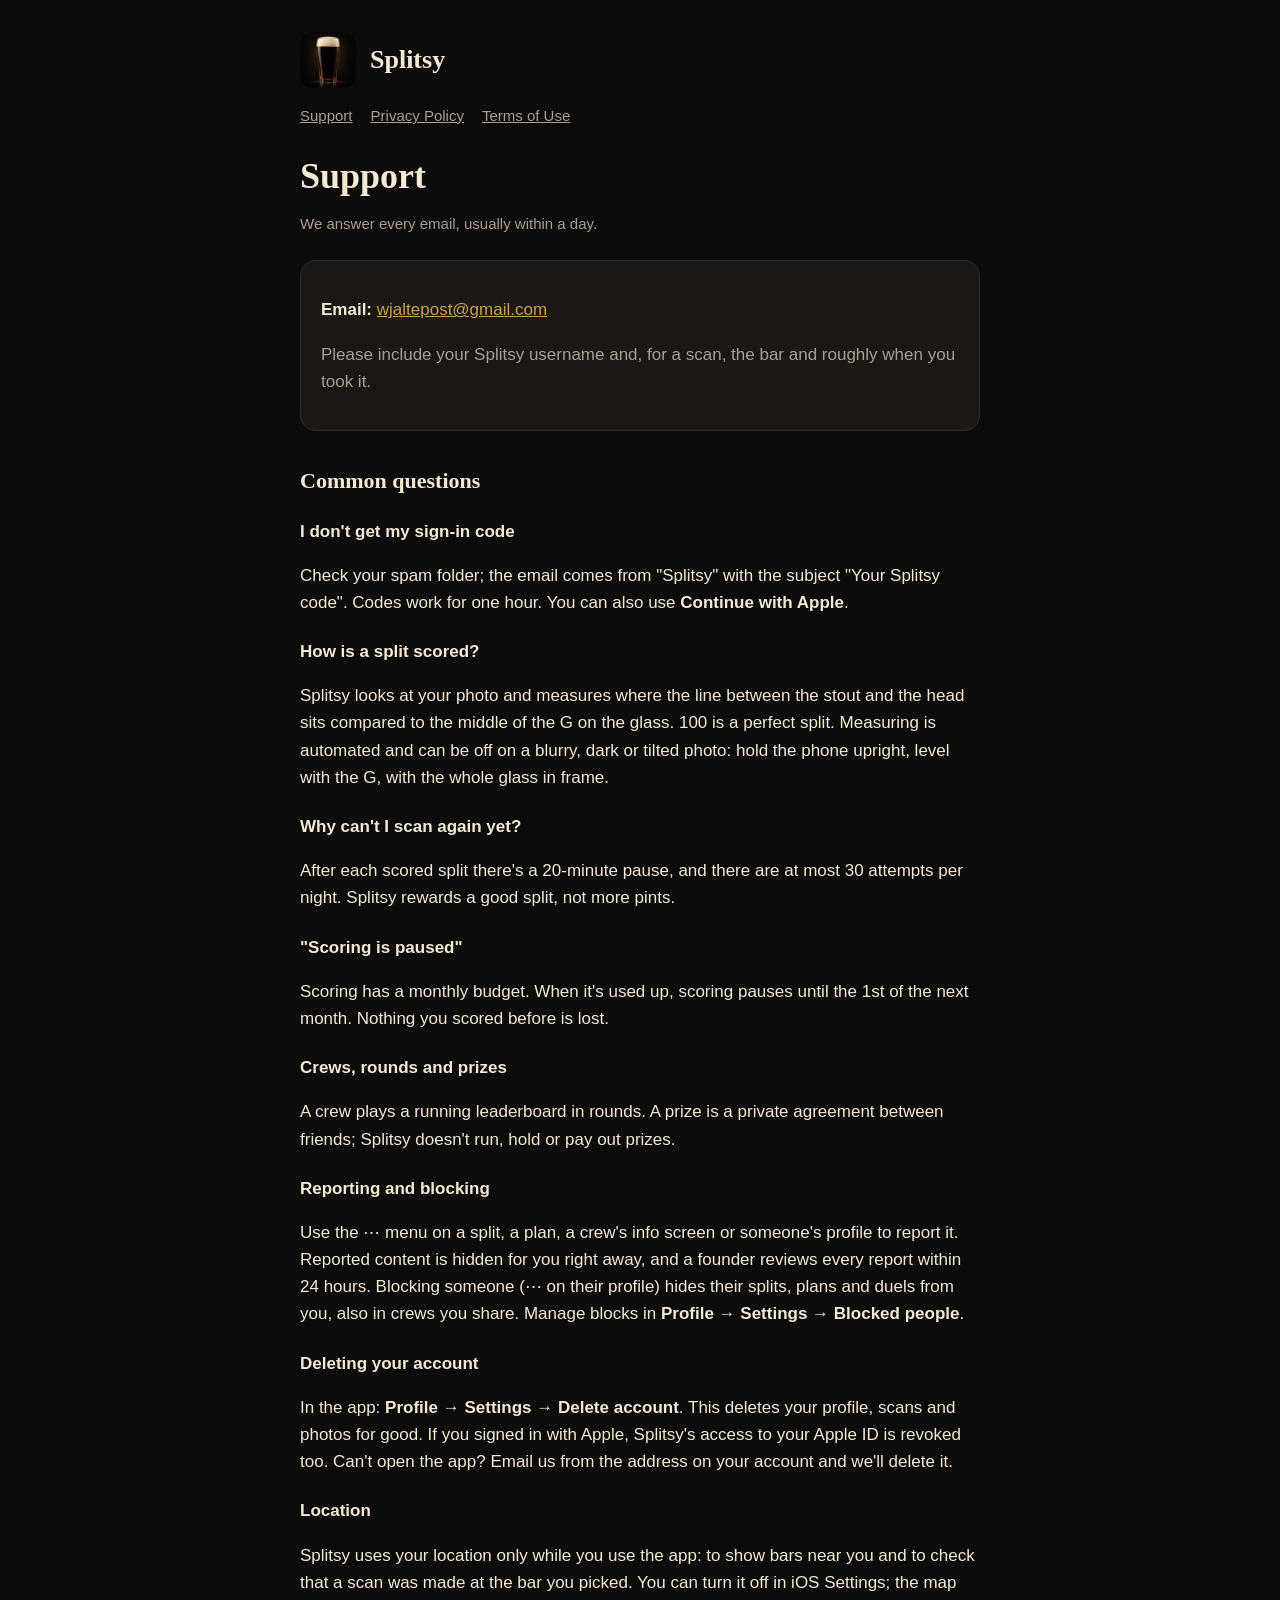
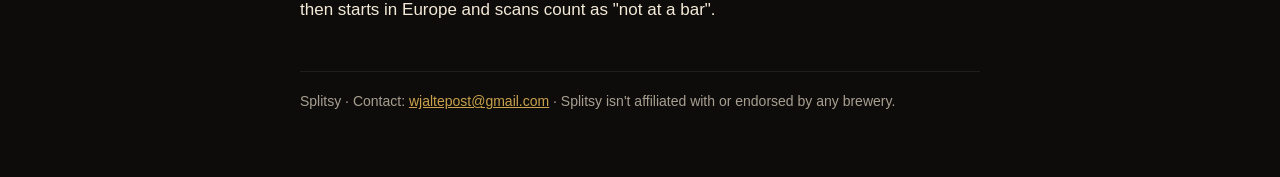
==== support.html @ 6b9291a5 "Splitsy site: privacy policy, terms of use, support" ====
<!doctype html>
<html lang="en">
<head>
<meta charset="utf-8">
<meta name="viewport" content="width=device-width, initial-scale=1">
<title>Splitsy Support</title>
<meta name="description" content="Help with Splitsy: signing in, scoring, crews, reporting and deleting your account.">
<link rel="icon" href="AppMark.png">
<link rel="apple-touch-icon" href="AppMark.png">
<link rel="stylesheet" href="style.css">
</head>
<body>
<main>
<header><img src="AppMark.png" alt=""><a href="./">Splitsy</a></header>
<nav><a href="support.html">Support</a><a href="privacy.html">Privacy Policy</a><a href="terms.html">Terms of Use</a></nav>

<h1>Support</h1>
<p class="updated">We answer every email, usually within a day.</p>
<div class="card">
<p><strong>Email:</strong> <a href="mailto:wjaltepost@gmail.com?subject=Splitsy%20support">wjaltepost@gmail.com</a></p>
<p class="muted">Please include your Splitsy username and, for a scan, the bar and roughly when you took it.</p>
</div>

<h2>Common questions</h2>
<h3>I don't get my sign-in code</h3>
<p>Check your spam folder; the email comes from "Splitsy" with the subject "Your Splitsy code". Codes work for one hour. You can also use <strong>Continue with Apple</strong>.</p>

<h3>How is a split scored?</h3>
<p>Splitsy looks at your photo and measures where the line between the stout and the head sits compared to the middle of the G on the glass. 100 is a perfect split. Measuring is automated and can be off on a blurry, dark or tilted photo: hold the phone upright, level with the G, with the whole glass in frame.</p>

<h3>Why can't I scan again yet?</h3>
<p>After each scored split there's a 20-minute pause, and there are at most 30 attempts per night. Splitsy rewards a good split, not more pints.</p>

<h3>"Scoring is paused"</h3>
<p>Scoring has a monthly budget. When it's used up, scoring pauses until the 1st of the next month. Nothing you scored before is lost.</p>

<h3>Crews, rounds and prizes</h3>
<p>A crew plays a running leaderboard in rounds. A prize is a private agreement between friends; Splitsy doesn't run, hold or pay out prizes.</p>

<h3>Reporting and blocking</h3>
<p>Use the ⋯ menu on a split, a plan, a crew's info screen or someone's profile to report it. Reported content is hidden for you right away, and a founder reviews every report within 24 hours. Blocking someone (⋯ on their profile) hides their splits, plans and duels from you, also in crews you share. Manage blocks in <strong>Profile → Settings → Blocked people</strong>.</p>

<h3>Deleting your account</h3>
<p>In the app: <strong>Profile → Settings → Delete account</strong>. This deletes your profile, scans and photos for good. If you signed in with Apple, Splitsy's access to your Apple ID is revoked too. Can't open the app? Email us from the address on your account and we'll delete it.</p>

<h3>Location</h3>
<p>Splitsy uses your location only while you use the app: to show bars near you and to check that a scan was made at the bar you picked. You can turn it off in iOS Settings; the map then starts in Europe and scans count as "not at a bar".</p>
<footer>Splitsy · Contact: <a href="mailto:wjaltepost@gmail.com">wjaltepost@gmail.com</a> · Splitsy isn't affiliated with or endorsed by any brewery.</footer>
</main>
</body>
</html>
---- style.css ----
:root {
  --stout: #0E0C0A; --surface: #1A1714; --raised: #24201C; --hairline: rgba(255,255,255,.08);
  --foam: #F3E9D7; --muted: #A89F92; --gold: #C9A24B;
}
* { box-sizing: border-box; }
html { -webkit-text-size-adjust: 100%; }
body {
  margin: 0; background: var(--stout); color: var(--foam);
  font: 17px/1.6 -apple-system, BlinkMacSystemFont, "SF Pro Text", "Helvetica Neue", Arial, sans-serif;
}
main { max-width: 720px; margin: 0 auto; padding: 32px 20px 64px; }
header { display: flex; align-items: center; gap: 14px; margin-bottom: 28px; }
header img { width: 56px; height: 56px; border-radius: 13px; }
header a { color: var(--foam); text-decoration: none; font: 600 26px/1.1 Georgia, "Times New Roman", serif; }
nav { display: flex; flex-wrap: wrap; gap: 8px 18px; margin: -12px 0 28px; font-size: 15px; }
nav a { color: var(--muted); }
h1 { font: 700 36px/1.15 Georgia, "Times New Roman", serif; margin: 0 0 8px; }
h2 { font: 600 22px/1.3 Georgia, "Times New Roman", serif; margin: 36px 0 8px; }
h3 { font-size: 17px; margin: 22px 0 4px; }
p, li { color: var(--foam); }
.muted, .updated { color: var(--muted); }
.updated { font-size: 15px; margin-bottom: 24px; }
a { color: var(--gold); }
ul { padding-left: 22px; }
li { margin: 4px 0; }
.card { background: var(--surface); border: 1px solid var(--hairline); border-radius: 16px; padding: 18px 20px; margin: 18px 0; }
table { width: 100%; border-collapse: collapse; font-size: 15px; }
th, td { text-align: left; vertical-align: top; padding: 8px 10px 8px 0; border-bottom: 1px solid var(--hairline); }
th { color: var(--muted); font-weight: 600; }
.table-wrap { overflow-x: auto; }
footer { margin-top: 48px; padding-top: 18px; border-top: 1px solid var(--hairline); color: var(--muted); font-size: 14px; }
.hero { text-align: center; padding: 40px 0 8px; }
.hero img { width: 112px; height: 112px; border-radius: 25px; }
.hero h1 { font-size: 44px; margin-top: 18px; }
.hero p { color: var(--muted); font-size: 19px; max-width: 520px; margin: 0 auto; }
.links { display: flex; flex-wrap: wrap; justify-content: center; gap: 10px; margin: 28px 0; }
.links a { background: var(--surface); border: 1px solid var(--hairline); color: var(--foam); text-decoration: none; padding: 10px 18px; border-radius: 999px; }
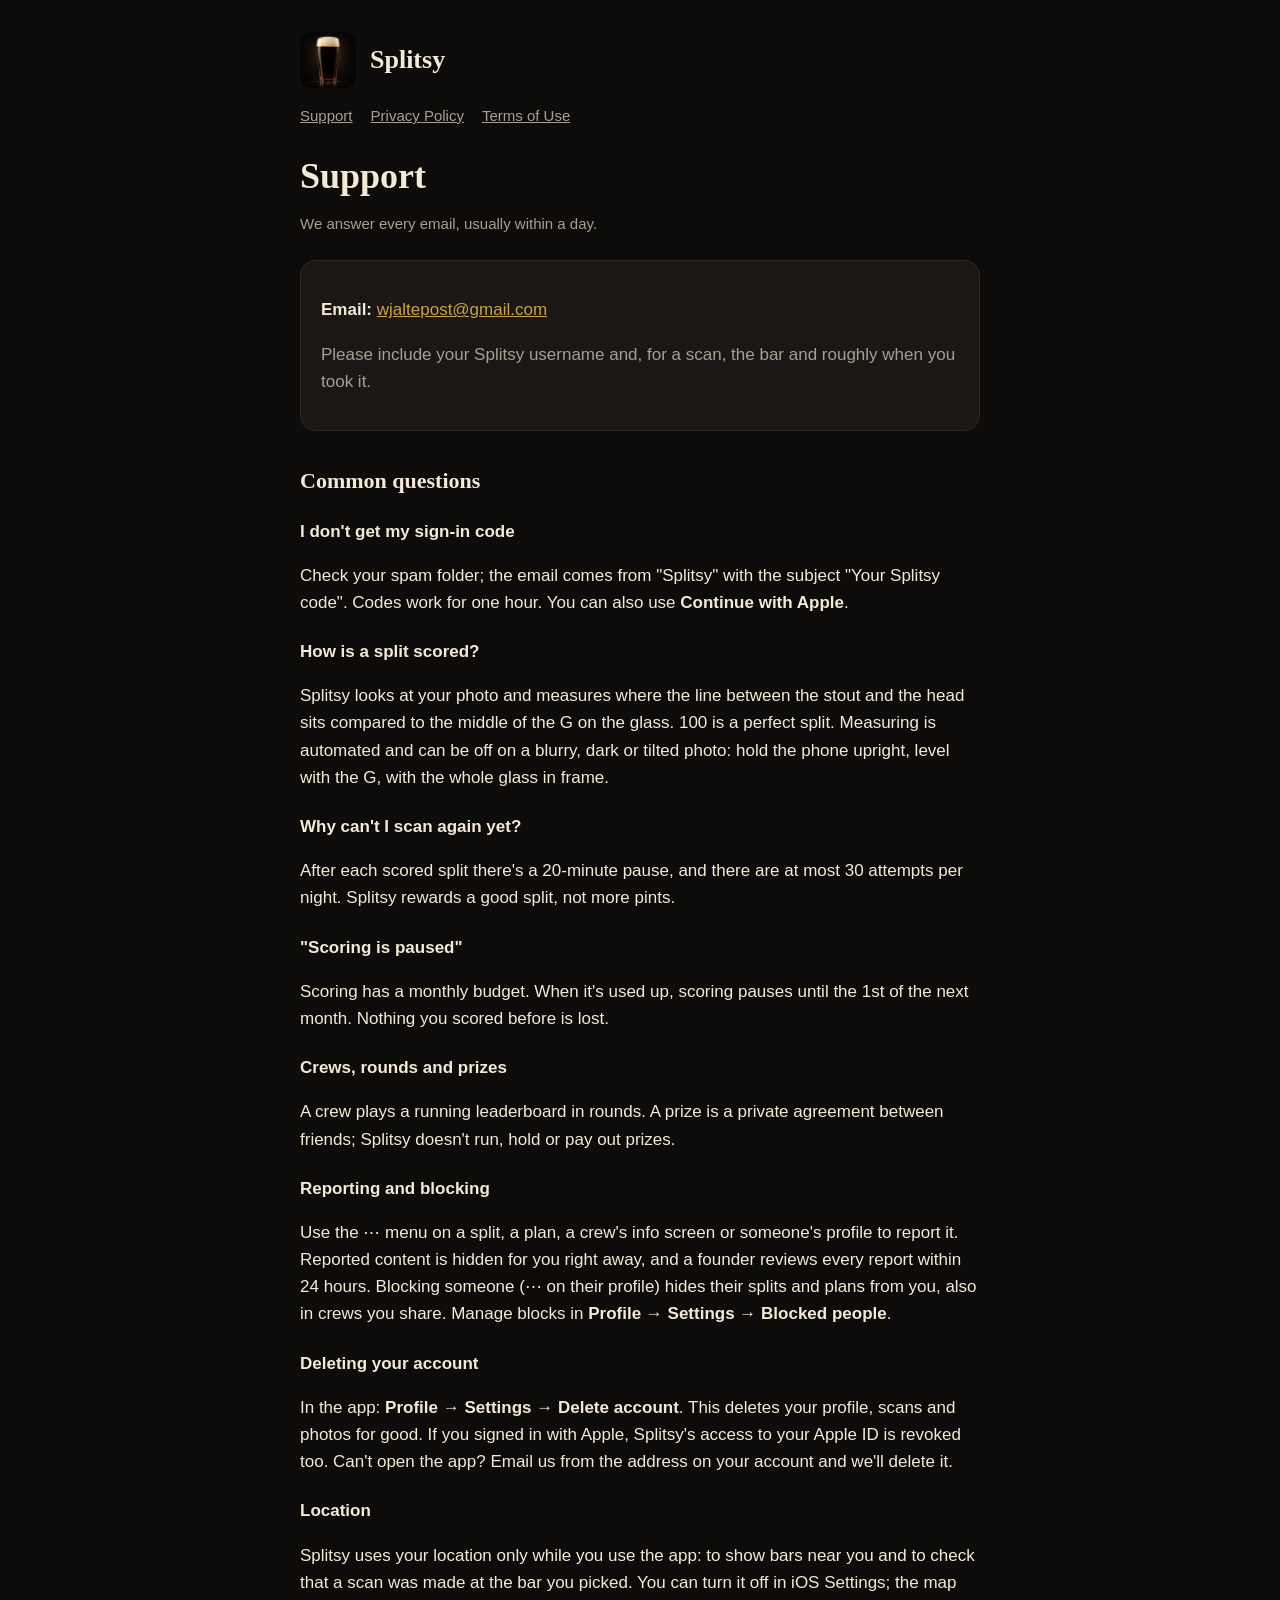
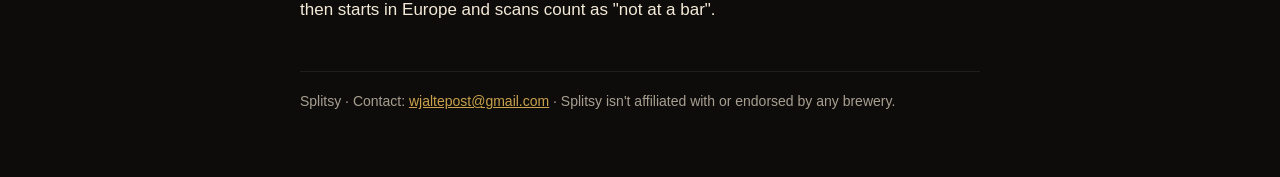
==== commit e2019782: "Crew invite page (join/?code=…): shows the code, opens the app, App Store link; duels removed from s" ====
--- a/support.html
+++ b/support.html
@@ -38,7 +38,7 @@
 <p>A crew plays a running leaderboard in rounds. A prize is a private agreement between friends; Splitsy doesn't run, hold or pay out prizes.</p>
 
 <h3>Reporting and blocking</h3>
-<p>Use the ⋯ menu on a split, a plan, a crew's info screen or someone's profile to report it. Reported content is hidden for you right away, and a founder reviews every report within 24 hours. Blocking someone (⋯ on their profile) hides their splits, plans and duels from you, also in crews you share. Manage blocks in <strong>Profile → Settings → Blocked people</strong>.</p>
+<p>Use the ⋯ menu on a split, a plan, a crew's info screen or someone's profile to report it. Reported content is hidden for you right away, and a founder reviews every report within 24 hours. Blocking someone (⋯ on their profile) hides their splits and plans from you, also in crews you share. Manage blocks in <strong>Profile → Settings → Blocked people</strong>.</p>
 
 <h3>Deleting your account</h3>
 <p>In the app: <strong>Profile → Settings → Delete account</strong>. This deletes your profile, scans and photos for good. If you signed in with Apple, Splitsy's access to your Apple ID is revoked too. Can't open the app? Email us from the address on your account and we'll delete it.</p>
